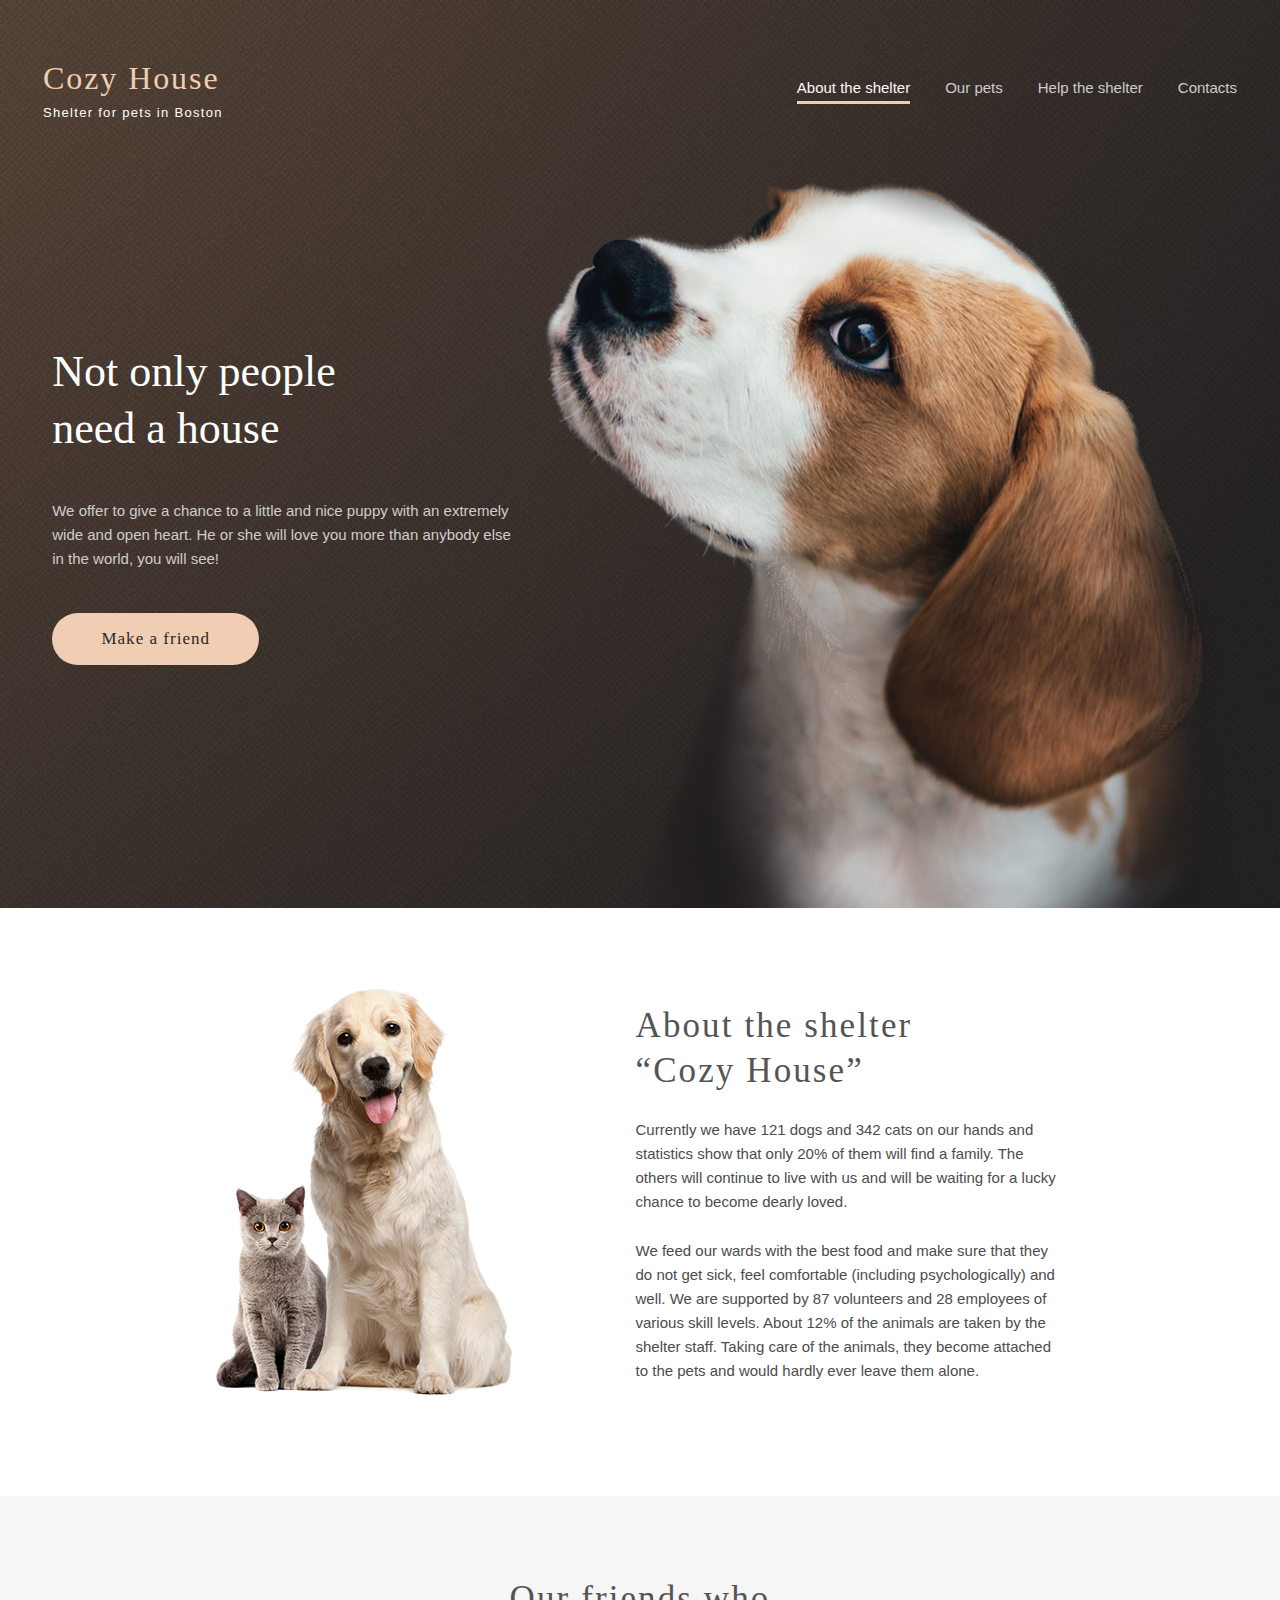
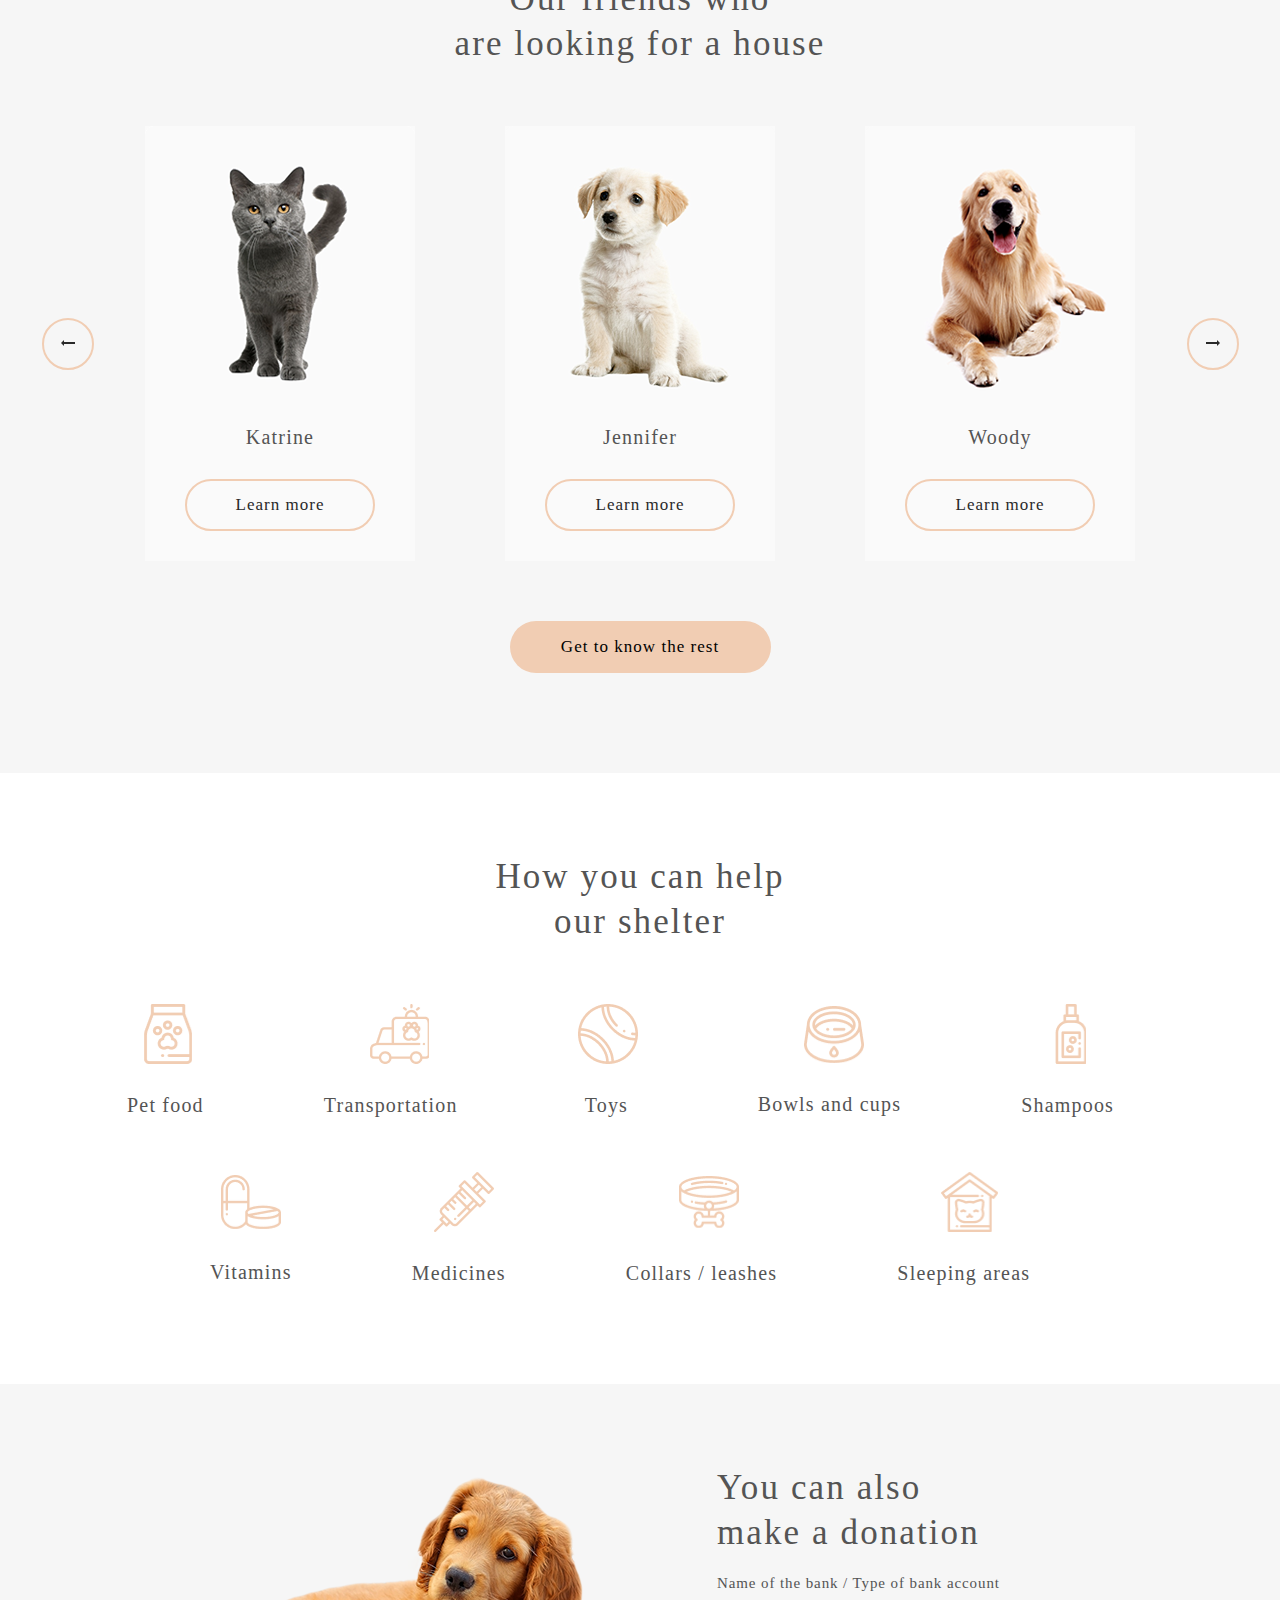
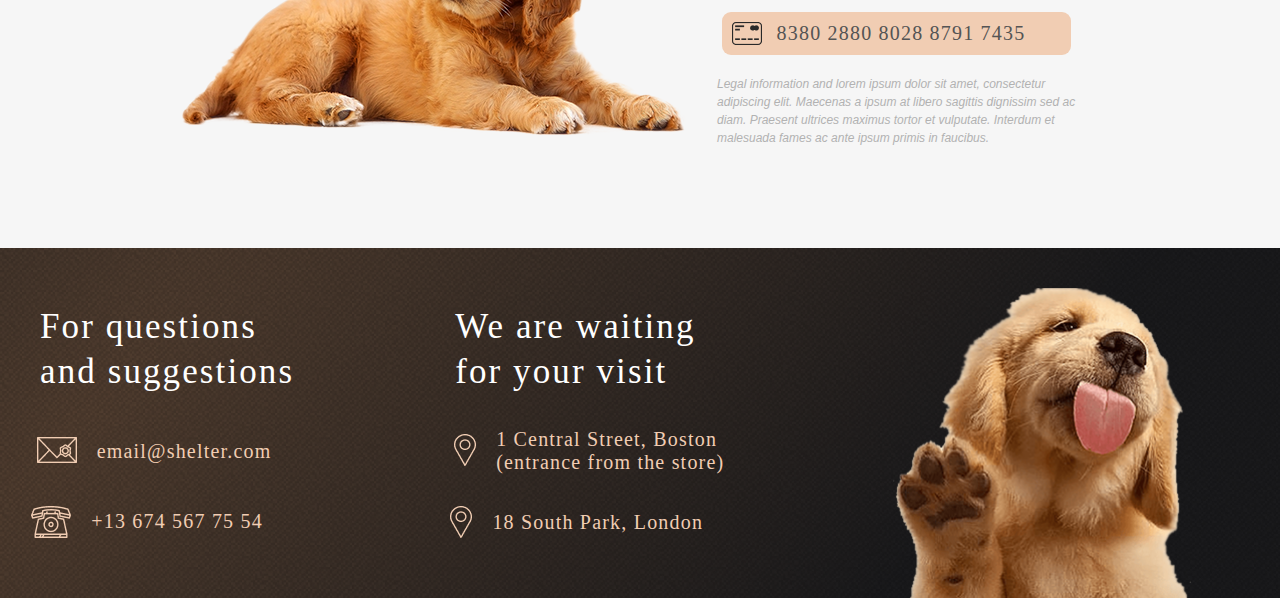
==== pages/main/index.html @ ce68f72e "asrfgbhjkSDY" ====
<!DOCTYPE html>
<html lang="en">
<head>
  <meta charset="UTF-8">
  <meta name="viewport" content="width=device-width, initial-scale=1.0">
  <link rel="stylesheet" href="style.css">
  <script src="script.js"></script>
  <title>shelter</title>
</head>
<body>
  <header>
    <div class="main-background">
      <div class="container-navigation">
        <div class="cozy-text">
          <h2>Cozy House</h2>
          <p>Shelter for pets in Boston</p>
        </div>
        <div class="navigation-panel">
          <ul>
            <li><span class="active-ref"><a href="#about-the-shelter">About the shelter</a></span></li>
            <li><a href="https://bartozzzz-pets.netlify.app/">Our pets</a></li>
            <li><a href="#help-section">Help the shelter</a></li>
            <li><a href="#footer-background">Contacts</a></li>
          </ul>
        </div>
      </div>
      <div class="container-text-dog">
        <div class="make-a-fiend-text">
          <h1>Not only people<br>
          need a house</h1>
          <p>We offer to give a chance to a little and nice puppy with an extremely<br>
          wide and open heart. He or she will love you more than anybody else<br>
          in the world, you will see!</p>
          <button>Make a friend</button>
        </div>
        <div class="main-dog-bg"></div>
      </div>
    </div>
  </header>
  <section class="about-the-shelter" id="about-the-shelter">
    <div class="second-container">
      <div class="about-pets"></div>
      <div class="about-the-shelter-text">
        <h3>About the shelter<br>
        “Cozy House”</h3>
        <p class="currently-text">Currently we have 121 dogs and 342 cats on our hands and<br>
        statistics show that only 20% of them will find a family. The<br>
        others will continue to live with us and will be waiting for a lucky<br>
        chance to become dearly loved.</p>
        <p>We feed our wards with the best food and make sure that they<br>
        do not get sick, feel comfortable (including psychologically) and<br>
        well. We are supported by 87 volunteers and 28 employees of<br>
        various skill levels. About 12% of the animals are taken by the<br>
        shelter staff. Taking care of the animals, they become attached<br>
        to the pets and would hardly ever leave them alone.</p>
      </div>
    </div>
  </section>
  <section class="our-friends" id="our-friends">
    <div class="friends">
      <h3>Our friends who<br>
      are looking for a house</h3>
    </div>
    <div class="pets-container">
      <div class="left-arr">
        <div class="left"></div>
      </div>
      <div class="katrine">
        <div class="photo1"></div>
        <div class="hover-block">
        <p>Katrine</p>
        <button>Learn more</button>
      </div>
      </div>
      <div class="jennifer">
        <div class="photo2"></div>
        <p>Jennifer</p>
        <button>Learn more</button>
      </div>
      <div class="woody">
        <div class="photo3"></div>
        <p>Woody</p>
        <button>Learn more</button>
      </div>
      <div class="right-arr">
        <div class="right"></div>
      </div>
    </div>
    <button class="rest">Get to know the rest</button>
  </section>
  <section class="help-section" id="help-section">
    <div class="how-help">
      <h3>How you can help<br>
      our shelter</h3>
    </div>
    <div class="first-row">
      <div class="Pet-food">
        <div class="item1"></div>
        <p>Pet food</p>
      </div>
      <div class="Transportation">
        <div class="item2"></div>
        <p>Transportation</p>
      </div>
      <div class="Toys">
        <div class="item3"></div>
          <p>Toys</p>
      </div>
      <div class="Bowls-and-cups">
        <div class="item4"></div>
        <p>Bowls and cups</p>
      </div>
      <div class="Shampoos">
        <div class="item5"></div>
        <p>Shampoos</p>
      </div>
    </div>
    <div class="second-row">
      <div class="Vitamins">
        <div class="item6"></div>
        <p>Vitamins</p>
      </div>
      <div class="Medicines">
        <div class="item7"></div>
        <p>Medicines</p>
      </div>
      <div class="Collars-or-leashes">
        <div class="item8"></div>
        <p>Collars / leashes</p>
      </div>
      <div class="Sleeping-areas">
        <div class="item9"></div>
        <p>Sleeping areas</p>
      </div>
    </div>
  </section>
  <section class="in-addition">
    <div class="in-addition-container">
    <div class="addiction-bg-dog"></div>
      <div class="credit-card-info">
        <h3>You can also<br>
          make a donation</h3>
          <p class="text-name-bank">Name of the bank / Type of bank account</p>
        <div class="credit-block">
          <div class="card-number">
            <div class="card"></div>
            <a href="" class="number">8380 2880 8028 8791 7435</a>
          </div>
        </div>
          <p class="text-after-number">Legal information and lorem ipsum dolor sit amet, consectetur<br>
          adipiscing elit. Maecenas a ipsum at libero sagittis dignissim sed ac<br>
          diam. Praesent ultrices maximus tortor et vulputate. Interdum et<br>
          malesuada fames ac ante ipsum primis in faucibus.</p>
      </div>
    </div>
  </section>
  <footer>
    <div class="footer-background" id="footer-background">
      <div class="footer-text">
        <div class="email-phone">
          <h3>For questions<br>
            and suggestions</h3>
            <div class="first-icon-container">
              <div class="phone-mail-bg">
                <div class="mail-icon"></div>
                <a href="https://mail.ru/" class="mail-icon-text">email@shelter.com</a>
              </div>
              <div class="phone-mail-bg">
                <div class="phone-icon"></div>
                <a href="tel:+13 674 567 75 54" class="phone-icon-text">+13 674 567 75 54</a>
              </div>
            </div>
        </div>
        <div class="position">
          <h3>We are waiting<br>
            for your visit</h3>
              <div class="second-icon-container">
                <div class="pin-icon-bg">
                  <div class="pin-icon1"></div>
                  <a href="https://www.google.ru/maps/place/%D0%A6%D0%B8%D1%80%D0%BA/@52.4341317,31.0073716,17z/data=!3m1!4b1!4m13!1m7!3m6!1s0x46d4699b50faf1a5:0x5ecca30fd2361396!2z0JPQvtC80LXQu9GM!3b1!8m2!3d52.4313388!4d30.99367!3m4!1s0x46d469aa9b2a45e5:0xc338badbffaee750!8m2!3d52.4341284!4d31.0095603" class="pin-icon-text1">1 Central Street, Boston<br>(entrance from the store)</a>
                </div>
                <div class="pin-icon-bg">
                  <div class="pin-icon2"></div>
                  <a href="https://www.google.ru/maps/place/%D0%92%D0%B5%D0%BB%D0%B8%D0%BA%D0%B0%D1%8F+%D0%9A%D0%B8%D1%82%D0%B0%D0%B9%D1%81%D0%BA%D0%B0%D1%8F+%D1%81%D1%82%D0%B5%D0%BD%D0%B0/@40.4319118,116.5681862,17z/data=!4m12!1m6!3m5!1s0x35f121d7687f2ccf:0xd040259b950522df!2z0JLQtdC70LjQutCw0Y8g0JrQuNGC0LDQudGB0LrQsNGPINGB0YLQtdC90LA!8m2!3d40.4319077!4d116.5703749!3m4!1s0x35f121d7687f2ccf:0xd040259b950522df!8m2!3d40.4319077!4d116.5703749" class="pin-icon-text2">18 South Park, London</a>
                </div>
              </div>
        </div>
      <div class="footer-bg-dog"></div>
    </div>
  </div>
  </footer>
</body>
</html>
---- pages/main/style.css ----
* {
  margin: 0 auto;
  padding: 0;
  font-family: Arial, Georgia;
}
.main-background {
  background-image: url(assets/start-screen-gradient-background.jpg);
  width: 1280px;
  height: 908px;
}
.container-navigation {
  display: flex;
  align-items: center;
}
.cozy-text h2 {
  font-family: Georgia;
  font-size: 32px;
  font-weight: normal;
  font-style: normal;
  letter-spacing: 0.06em;
  line-height: 35px;
  color: rgba(241, 205, 179, 1);
  padding: 61px 435px 0px 0px;
}
.cozy-text p {
  align-items: center;
  font-family: Arial;
  font-weight: normal;
  font-style: normal;
  line-height: 15px;
  font-size: 13px;
  letter-spacing: 0.1em;
  color: rgba(255, 255, 255, 1);
  padding-top: 9px;
  text-align: center;
  padding-right: 433px;
}
.navigation-panel ul{
  display: flex;
  list-style-type: none;
  padding: 55px 0px 0px 20px;
}
.navigation-panel a {
  font-family: Arial;
  text-decoration: none;
  font-size: 15px;
  font-weight: normal;
  line-height: 24px;
  color: rgba(205, 205, 205, 1);
  margin-left: 35px;
}
.navigation-panel span a{
  border-bottom: 3px solid rgba(241, 205, 179, 1);
  padding-bottom: 5px;
  color: rgba(250, 250, 250, 1);
  width: 114px;
}
.navigation-panel a:hover {
  color: rgba(250, 250, 250, 1);
}
.navigation-panel a:active {
  border-bottom: 3px solid rgba(241, 205, 179, 1);
  padding-bottom: 5px;
}
.container-text-dog {
  justify-content: center;
  display: flex;
  padding: 0px 40px 0px 40px;
}
.main-dog-bg {
  background-image: url(assets/start-screen-puppy.png);
  height: 728px;
  width: 698px;
  margin: 60px 0px 0px 2px;
}
.make-a-fiend-text {
  padding-top: 223px;
}
.make-a-fiend-text h1 {
  font-family: Georgia;
  font-weight: normal;
  font-style: normal;
  font-size: 44px;
  line-height: 57px;
  color: rgba(255, 255, 255, 1);
  padding-right: 192px;
}
.make-a-fiend-text p {
  font-family: Arial;
  font-weight: normal;
  font-style: normal;
  font-size: 15px;
  color: rgba(205, 205, 205, 1);
  line-height: 24px;
  padding-top: 42px;
}
.make-a-fiend-text button {
  width: 207px;
  height: 52px;
  border-radius: 100px;
  background-color: rgba(241, 205, 179, 1);
  font-family: Georgia;
  font-weight: normal;
  color: rgba(41, 41, 41, 1);
  font-size: 17px;
  line-height: 22px;
  letter-spacing: 0.06em;
  text-align: center;
  border: none;
  margin-top: 42px;
}
.make-a-fiend-text button:hover {
  cursor: pointer;
  background-color: rgba(253, 220, 196, 1);
}
.about-the-shelter {
  width: 1280px;
  height: 588px;
}
.second-container {
  display: flex;
  padding: 80px 215px 100px 205px;
}
.about-pets {
  background-image: url(assets/about-pets.png);
  height: 408px;
  width: 300px;
  margin-right: 60px;
}
.about-the-shelter-text {
  padding-top: 15px;
}
.about-the-shelter-text h3 {
  font-family: Georgia;
  font-style: normal;
  font-weight: normal;
  font-size: 35px;
  line-height: 45px;
  letter-spacing: 0.06em;
  color: rgba(84, 84, 84, 1);
  padding: 0px 0px 25px 52px;
}
.about-the-shelter-text p {
  font-family: Arial;
  font-weight: normal;
  font-size: 15px;
  line-height: 24px;
  color: rgba(76, 76, 76, 1);
  padding-left: 52px;
}
.currently-text {
  padding-bottom: 25px;
}
.our-friends {
  height: 877px;
  width: 1280px;
  background-color: rgba(246, 246, 246, 1);
}
.friends h3{
  text-align: center;
  font-family: Georgia;
  color: rgba(84, 84, 84, 1);
  font-style: normal;
  font-weight: normal;
  font-size: 35px;
  line-height: 45px;
  letter-spacing: 0.06em;
  padding-top: 80px;
}
.pets-container {
  width: 1280px;
  display: flex;
  padding: 60px 145px 60px 0px;
  align-items: center;
  justify-content: center;
}
.left-arr {
  height: 52px;
  width: 52px;
  background-color: rgba(246, 246, 246, 1);
  border: 2px solid #F1CDB3;
  box-sizing: border-box;
  border-radius: 100px;
  text-align: center;
  padding-top: 10px;
  font-size: 20px;
}
.left {
  background-image: url(assets/Arrow-left.png);
  height: 6px;
  width: 14px;
  margin-top: 10px;
}
.left-arr:hover {
  background-color: rgba(253, 220, 196, 1);
  cursor: pointer;
}
.right-arr {
  height: 52px;
  width: 52px;
  background-color: rgba(246, 246, 246, 1);
  border: 2px solid #F1CDB3;
  box-sizing: border-box;
  border-radius: 100px;
  text-align: center;
  padding-top: 10px;
  font-size: 20px;
}
.right {
  background-image: url(assets/Arrow-right.png);
  height: 6px;
  width: 14px;
  margin-top: 10px;
}
.right-arr:hover {
  background-color: rgba(253, 220, 196, 1);
  cursor: pointer;
}
.katrine {
  height: 435px;
  width: 270px;
  display: flex;
  flex-direction: column;
  align-items: flex-start;
  background-color: rgba(250, 250, 250, 1);
  margin: 0px 0px 0px 10px;  
}
.photo1 {
  background-image: url(assets/pets-katrine.png);
  height: 270px;
  width: 270px;
  justify-content: center;
}
.katrine p {
  font-family: Georgia;
  font-weight: normal;
  font-style: normal;
  color: rgba(84, 84, 84, 1);
  font-size: 20px;
  line-height: 23px;
  letter-spacing: 0.06em;
  text-align: center;
  padding-top: 30px;
}
.katrine button {
  width: 190px;
  height: 52px;
  border-radius: 100px;
  background-color: rgba(250, 250, 250, 1);
  font-family: Georgia;
  font-weight: normal;
  font-style: normal;
  color: rgba(41, 41, 41, 1);
  font-size: 17px;
  line-height: 22px;
  letter-spacing: 0.06em;
  text-align: center;
  border: 2px solid #F1CDB3;
  align-items: center;
  margin-top: 30px;
}
.hover-block:hover {
  padding: 0px 40px 30px 40px;
  margin-top: 0px;
  background-color: rgba(255, 255, 255, 1);
}
.katrine button:hover {
  background-color: rgba(255, 255, 255, 1);
  cursor: pointer;
}
.jennifer {
  height: 435px;
  width: 270px;
  display: flex;
  flex-direction: column;
  background-color: rgba(250, 250, 250, 1);
  margin: 0px 90px 0px 90px;
}
.jennifer:hover {
  background-color: rgba(255, 255, 255, 1);
}
.photo2 {
  background-image: url(assets/pets-jennifer.png);
  height: 270px;
  width: 270px;
  justify-content: center;
}
.jennifer p {
  font-family: Georgia;
  font-weight: normal;
  font-style: normal;
  color: rgba(84, 84, 84, 1);
  font-size: 20px;
  line-height: 23px;
  letter-spacing: 0.06em;
  text-align: center;
  padding-top: 30px;
}
.jennifer button {
  width: 190px;
  height: 52px;
  border-radius: 300px;
  background-color: rgba(250, 250, 250, 1);
  font-family: Georgia;
  font-weight: normal;
  font-style: normal;
  color: rgba(41, 41, 41, 1);
  font-size: 17px;
  line-height: 22px;
  letter-spacing: 0.06em;
  text-align: center;
  border: 2px solid #F1CDB3;
  align-items: center;
  margin-top: 30px;
}
.jennifer button:hover {
  background-color: rgba(255, 255, 255, 1);
  cursor: pointer;
}
.woody {
  height: 435px;
  width: 270px;
  display: flex;
  flex-direction: column;
  align-items: flex-start;
  background-color: rgba(250, 250, 250, 1);
  margin: 0px 10px 0px 0px;
}
.woody:hover {
  background-color: rgba(255, 255, 255, 1);
}
.photo3 {
  background-image: url(assets/pets-woody.png);
  height: 270px;
  width: 270px;
  justify-content: center;
}
.woody p {
  font-family: Georgia;
  font-weight: normal;
  font-style: normal;
  color: rgba(84, 84, 84, 1);
  font-size: 20px;
  line-height: 23px;
  letter-spacing: 0.06em;
  text-align: center;
  padding-top: 30px;
}
.woody button {
  width: 190px;
  height: 52px;
  border-radius: 100px;
  background-color: rgba(250, 250, 250, 1);
  font-family: Georgia;
  font-weight: normal;
  font-style: normal;
  color: rgba(41, 41, 41, 1);
  font-size: 17px;
  line-height: 22px;
  letter-spacing: 0.06em;
  text-align: center;
  border: 2px solid #F1CDB3;
  align-items: center;
  margin-top: 30px;
}
.woody button:hover {
  background-color: rgba(255, 255, 255, 1);
  cursor: pointer;
}
.rest {
  height: 52px;
  width: 261px;
  border-radius: 100px;
  border: none;
  background-color: rgba(241, 205, 179, 1);
  position: static;
  font-family: Georgia;
  font-style: normal;
  font-weight: normal;
  font-size: 17px;
  line-height: 22px;
  letter-spacing: 0.06em;
  text-align: center;
  display: flex;
  justify-content: center;
  align-items: center;
}
.rest:hover {
  background-color: rgba(246, 246, 246, 1);
  border: 2px solid #F1CDB3;
  cursor: pointer;
}
.help-section {
  height: 611px;
  width: 1280px;
  background-color: rgba(255, 255, 255, 1);
}
.how-help h3{
  font-family: Georgia;
  font-style: normal;
  font-weight: normal;
  font-size: 35px;
  line-height: 45px;
  align-items: center;
  letter-spacing: 0.06em;
  text-align: center;
  color: rgba(84, 84, 84, 1);
  padding-top: 81px;  
}
.first-row {
  display: inline-flex;
}
.item1 {
  background-image: url(assets/Vector.png);
  width: 47.86px;
  height: 60px;
  margin: 60px 0px 0px 144.07px;
}
.Pet-food p {
  padding: 30px 0px 0px 127px;
}
.item2 {
  background-image: url(assets/transportation.png);
  width: 59.95px;
  height: 60px;
  margin: 60px 0px 0px 164.98px;
}
.Transportation p {
  padding: 30px 0px 0px 120px;
}
.item3 {
  background-image: url(assets/toys.png);
  width: 60px;
  height: 60px;
  margin: 60px 0px 0px 120px;
}
.Toys p {
  padding: 30px 0px 0px 127px;
}
.item4 {
  background-image: url(assets/bowls-and-cups.png);
  width: 60px;
  height: 56.82px;
  margin: 62px 0px 0px 166px;
}
.Bowls-and-cups p {
  padding: 30px 0px 0px 120px;
}
.item5 {
  background-image: url(assets/shampoos.png);
  width: 31.3px;
  height: 60px;
  margin: 60px 0px 0px 153.55px;
}
.Shampoos p {
  padding: 30px 0px 0px 120px;
}
.first-row p {
  list-style-type: none;
  align-items: center;
  font-family: Georgia;
  font-weight: normal;
  font-style: normal;
  font-size: 20px;
  line-height: 23px;
  letter-spacing: 0.06em;
  color: rgba(84, 84, 84, 1);
}
.second-row {
  display: inline-flex;
  margin-left: 210px;
}
.item6 {
  background-image: url(assets/vitamins.png);
  width: 60px;
  height: 54.16px;
  margin-top: 58px;
}
.Vitamins p {
  padding-top: 32px;
}
.item7 {
  background-image: url(assets/medicines.png);
  width: 60px;
  height: 60px;
  margin: 55px 0px 0px 142px;
}
.Medicines p {
  padding: 30px 0px 0px 120px;
}
.item8 {
  background-image: url(assets/collars-or-leashes.png);
  width: 60px;
  height: 52.43px;
  margin: 59px 0px 0px 173px;
}
.Collars-or-leashes p {
  padding: 33.57px 0px 0px 120px;
}
.item9 {
  background-image: url(assets/sleeping-area.png);
  width: 56.29px;
  height: 60px;
  margin: 55px 0px 0px 164.14px;
}
.Sleeping-areas p {
  padding: 30px 0px 0px 120px;
}
.second-row p {
  list-style-type: none;
  align-items: center;
  font-family: Georgia;
  font-weight: normal;
  font-style: normal;
  font-size: 20px;
  line-height: 23px;
  letter-spacing: 0.06em;
  color: rgba(84, 84, 84, 1);
}
.in-addition {
  height: 464px;
  width: 1280px;
  background-color: rgba(246, 246, 246, 1);
}
.in-addition-container {
  display: inline-flex;
  margin-top: 81px;
}
.addiction-bg-dog {
  background-image: url(assets/donation-dog.png);
  height: 261px;
  width: 505px;
  margin: 11px 0px 0px 182px;
}
.credit-card-info {
  padding-left: 30px;
}
.credit-card-info h3 {
  font-family: Georgia;
  font-style: normal;
  font-weight: normal;
  font-size: 35px;
  line-height: 45px;
  letter-spacing: 0.06em;
  color: rgba(84, 84, 84, 1);
}
.text-name-bank {
  font-family: Georgia;
  font-style: normal;
  font-weight: normal;
  font-size: 15px;
  line-height: 17px;
  letter-spacing: 0.06em;
  color: rgba(84, 84, 84, 1);
  padding-top: 20px;
}
.credit-block {
  width: 349px;
  height: 43px;
  background-color: rgba(241, 205, 179, 1);
  border-radius: 9px;
  margin-top: 20px;
}
.card {
  background-image: url(assets/credit-card.png);
  height: 23px;
  width: 30px;
  margin: 10px 0px 0px 10px;
}
.card-number {
  display: inline-flex;
}
.card:hover {
  cursor: pointer;
}
.number {
  font-family: Georgia;
  font-style: normal;
  font-weight: normal;
  font-size: 20px;
  line-height: 23px;
  letter-spacing: 0.06em;
  color: rgba(84, 84, 84, 1);
  text-decoration: none;
  padding: 10px 0px 0px 15px;
}
.number:hover {
  cursor: pointer;
}
.text-after-number {
  font-family: Arial;
  font-style: italic;
  font-weight: normal;
  font-size: 12px;
  line-height: 18px;
  color: rgba(178, 178, 178, 1);
}
.text-after-number {
  padding-top: 20px;
}
.footer-background {
  background-image: url(assets/footer-gradient-background.png);
  height: 350px;
  width: 1280px;
}
.footer-text {
  display: inline-flex;
}
.footer-bg-dog {
  background-image: url(assets/footer-puppy.png);
  width: 300px;
  height: 310px;
  margin: 40px 0px 0px 168px;
}
.email-phone {
  padding-top: 56px;
}
.first-icon-container {
  display: flex;
  flex-direction: column;
}
.second-icon-container {
  display: flex;
  flex-direction: column;
}
.position {
  padding-top: 56px;
}
.email-phone h3 {
  font-family: Georgia;
  font-style: normal;
  font-weight: normal;
  font-size: 35px;
  line-height: 45px;
  letter-spacing: 0.06em;
  color: rgba(255, 255, 255, 1);
  padding-left: 40px;
}
.position h3 {
  font-family: Georgia;
  font-style: normal;
  font-weight: normal;
  font-size: 35px;
  line-height: 45px;
  letter-spacing: 0.06em;
  color: rgba(255, 255, 255, 1);
  padding-left: 161px;
}
.mail-icon-text {
  text-decoration: none;
  font-family: Georgia;
  font-style: normal;
  font-weight: normal;
  font-size: 20px;
  line-height: 23px;
  letter-spacing: 0.06em;
  color: rgba(241, 205, 179, 1);
  padding: 45px 0px 0px 20px;
}
.mail-icon {
  background-image: url(assets/mail.png);
  width: 40px;
  height: 26px;
  margin: 43px 0px 0px 14px;
}
.mail-icon:hover {
  cursor: pointer;
}
.mail-icon a:hover {
  cursor: pointer;
}
.phone-icon:hover {
  cursor: pointer;
}
.phone-icon a:hover {
  cursor: pointer;
}
.pin-icon1 a:hover {
  cursor: pointer;
}
.pin-icon1:hover {
  cursor: pointer;
}
.pin-icon2 a:hover {
  cursor: pointer;
}
.pin-icon2:hover {
  cursor: pointer;
}
.phone-icon-text {
  text-decoration: none;
  font-family: Georgia;
  font-style: normal;
  font-weight: normal;
  font-size: 20px;
  line-height: 23px;
  letter-spacing: 0.06em;
  color: rgba(241, 205, 179, 1);
  padding: 42px 0px 0px 20px;
}
.phone-icon {
  background-image: url(assets/phone.png);
  width: 40px;
  height: 32px;
  margin-top: 43px;
}
.phone-mail-bg {
  display: inline-flex;
  align-content: center;
  align-items: center;
}
.pin-icon-text1 {
  text-decoration: none;
  font-family: Georgia;
  font-style: normal;
  font-weight: normal;
  font-size: 20px;
  line-height: 23px;
  letter-spacing: 0.06em;
  color: rgba(241, 205, 179, 1);
  padding: 34px 0px 0px 20px;
}
.pin-icon1 {
  background-image: url(assets/pin.png);
  width: 22px;
  height: 32px;
  margin: 40px 0px 0px 160px;
}
.pin-icon-text2 {
  text-decoration: none;
  font-family: Georgia;
  font-style: normal;
  font-weight: normal;
  font-size: 20px;
  line-height: 23px;
  letter-spacing: 0.06em;
  color: rgba(241, 205, 179, 1);
  padding: 37px 0px 0px 20px;
}
.pin-icon2 {
  background-image: url(assets/pin.png);
  width: 22px;
  height: 32px;
  margin: 32px 0px 0px 135px;
}
.pin-icon-bg {
  display: flex;
}
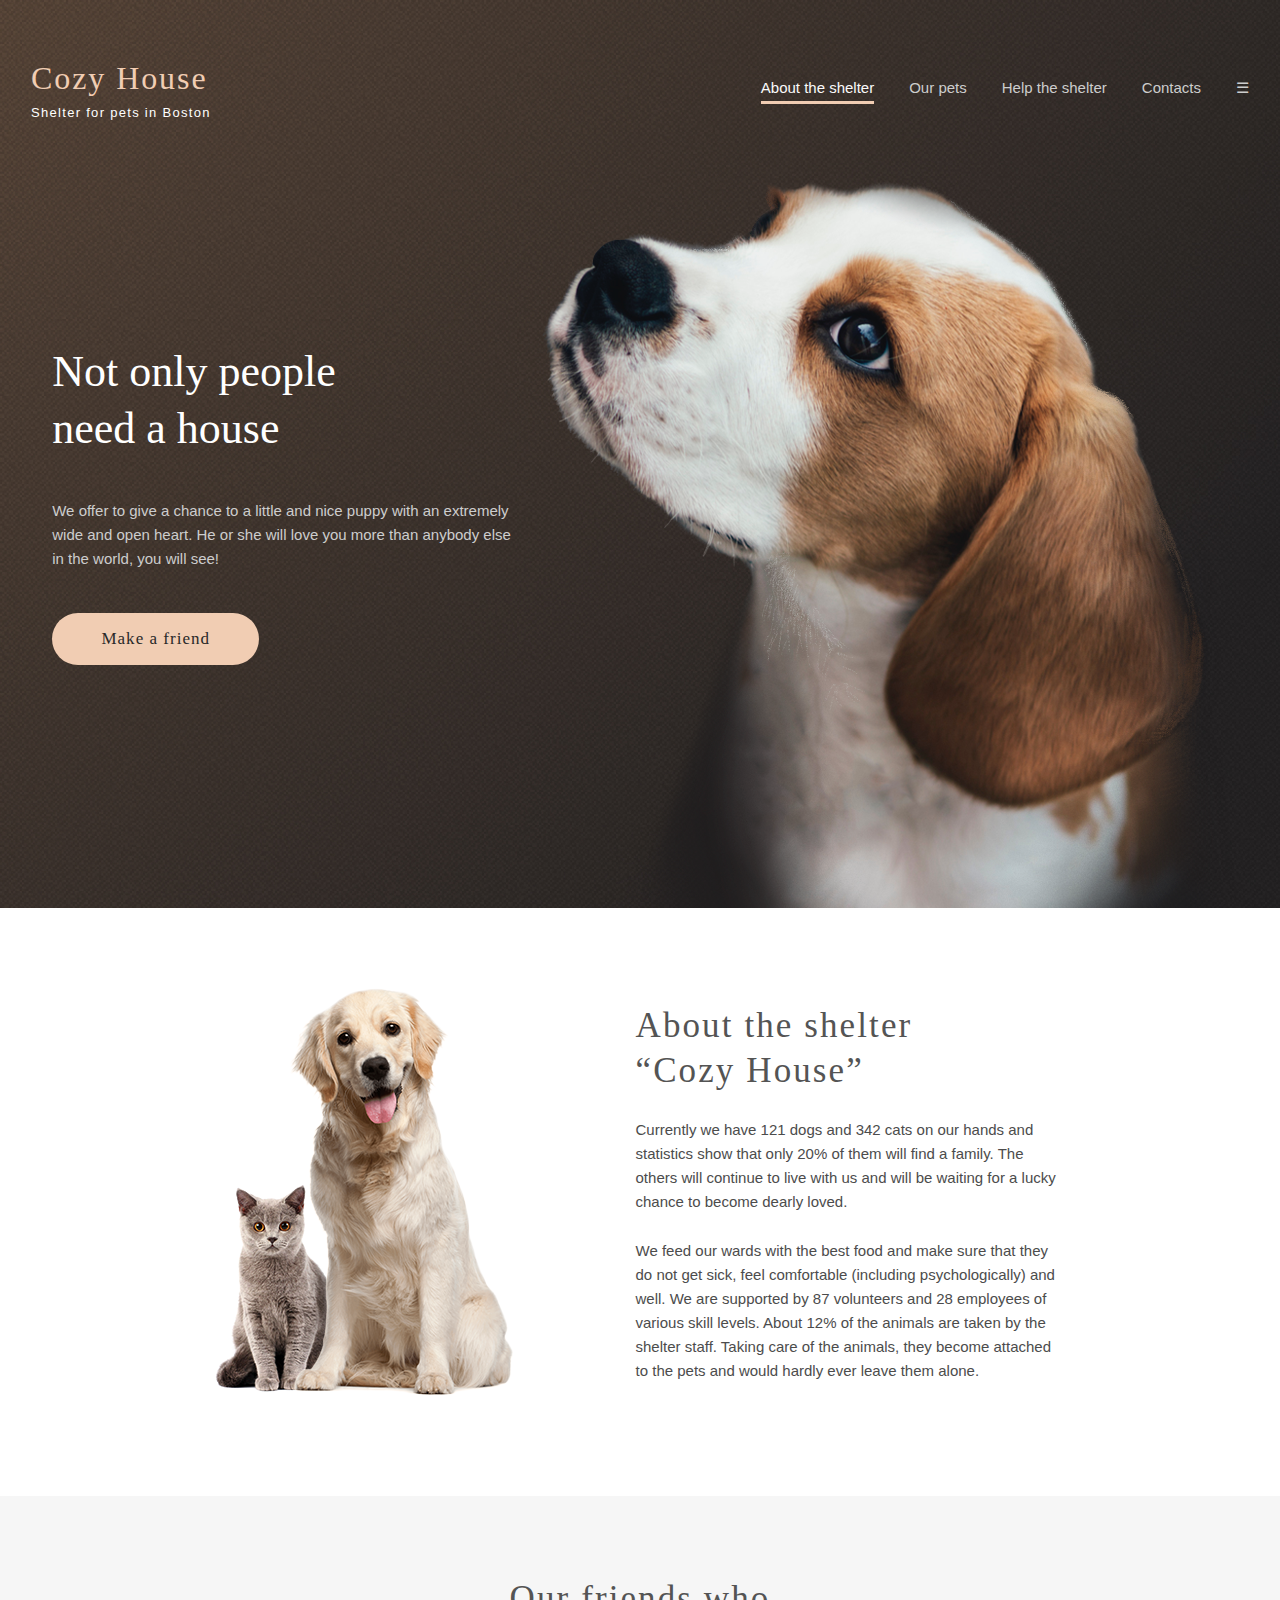
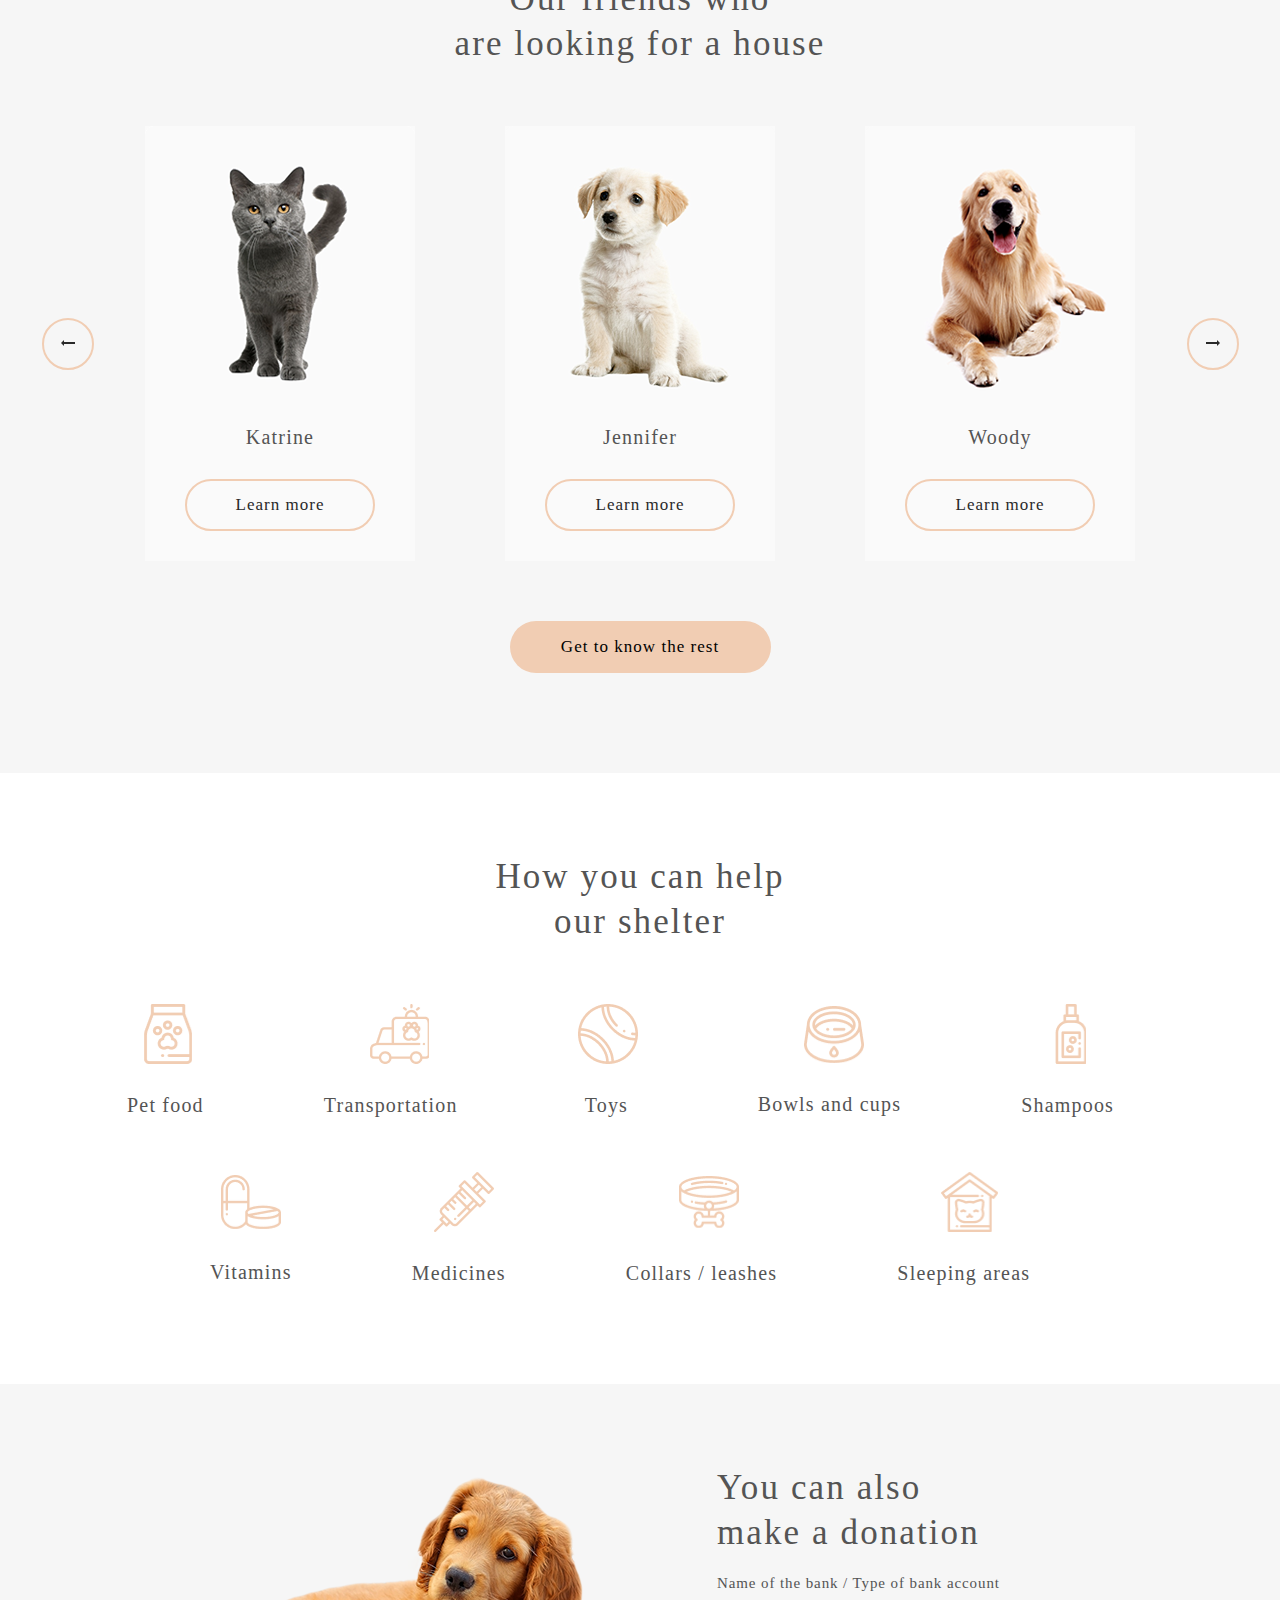
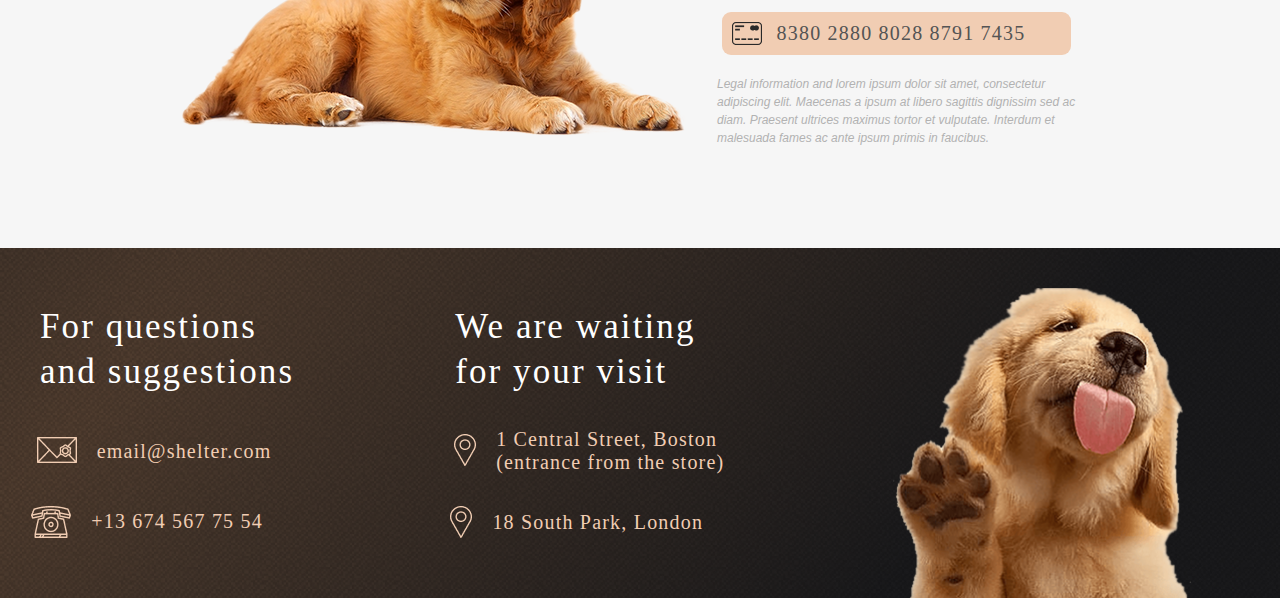
==== commit c287b594: "feat: add adaptive" ====
--- a/pages/main/index.html
+++ b/pages/main/index.html
@@ -15,12 +15,13 @@
           <h2>Cozy House</h2>
           <p>Shelter for pets in Boston</p>
         </div>
-        <div class="navigation-panel">
+        <div class="navigation-panel" id="navigation">
           <ul>
-            <li><span class="active-ref"><a href="#about-the-shelter">About the shelter</a></span></li>
-            <li><a href="https://bartozzzz-pets.netlify.app/">Our pets</a></li>
-            <li><a href="#help-section">Help the shelter</a></li>
-            <li><a href="#footer-background">Contacts</a></li>
+            <li><span class="active-ref hover-link"><a href="#about-the-shelter">About the shelter</a></span></li>
+            <li><a href="https://bartozzzz.github.io/shelter/pages/pets/" class="hover-link">Our pets</a></li>
+            <li><a href="#" class="disable-link">Help the shelter</a></li>
+            <li><a href="#" class="disable-link">Contacts</a></li>
+            <li><a href="#" id="menu" class="icon">&#9776;</a></li>
           </ul>
         </div>
       </div>
@@ -31,7 +32,9 @@
           <p>We offer to give a chance to a little and nice puppy with an extremely<br>
           wide and open heart. He or she will love you more than anybody else<br>
           in the world, you will see!</p>
-          <button>Make a friend</button>
+          <form action="https://bartozzzz.github.io/shelter/pages/pets/">
+            <button>Make a friend</button>
+          </form>
         </div>
         <div class="main-dog-bg"></div>
       </div>
@@ -86,7 +89,9 @@
         <div class="right"></div>
       </div>
     </div>
-    <button class="rest">Get to know the rest</button>
+    <form action="https://bartozzzz.github.io/shelter/pages/pets/">
+      <button class="rest">Get to know the rest</button>
+    </form>
   </section>
   <section class="help-section" id="help-section">
     <div class="how-help">
--- a/pages/main/style.css
+++ b/pages/main/style.css
@@ -2,6 +2,9 @@
   margin: 0 auto;
   padding: 0;
   font-family: Arial, Georgia;
+}
+button {
+  outline: none;
 }
 .main-background {
   background-image: url(assets/start-screen-gradient-background.jpg);
@@ -55,8 +58,11 @@
   color: rgba(250, 250, 250, 1);
   width: 114px;
 }
-.navigation-panel a:hover {
+.hover-link:hover {
   color: rgba(250, 250, 250, 1);
+}
+.disable-link {
+  cursor: default;
 }
 .navigation-panel a:active {
   border-bottom: 3px solid rgba(241, 205, 179, 1);
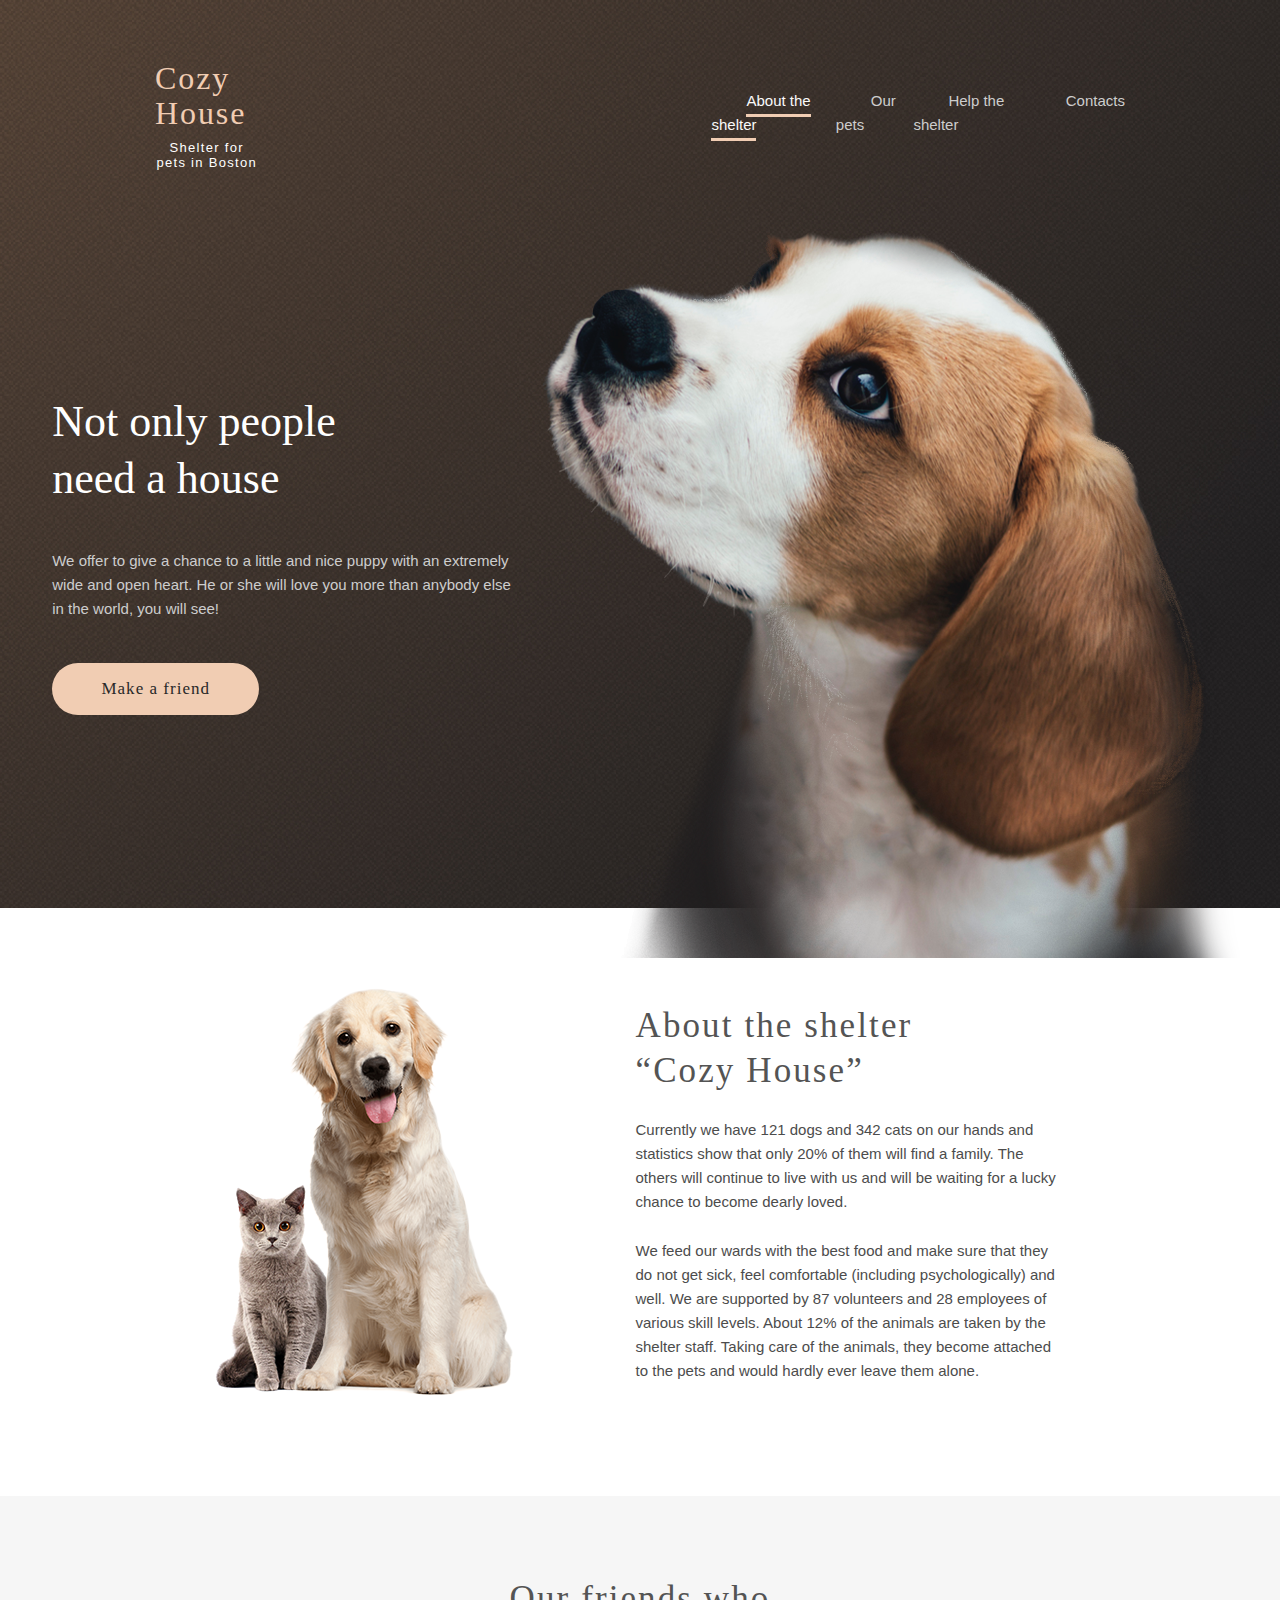
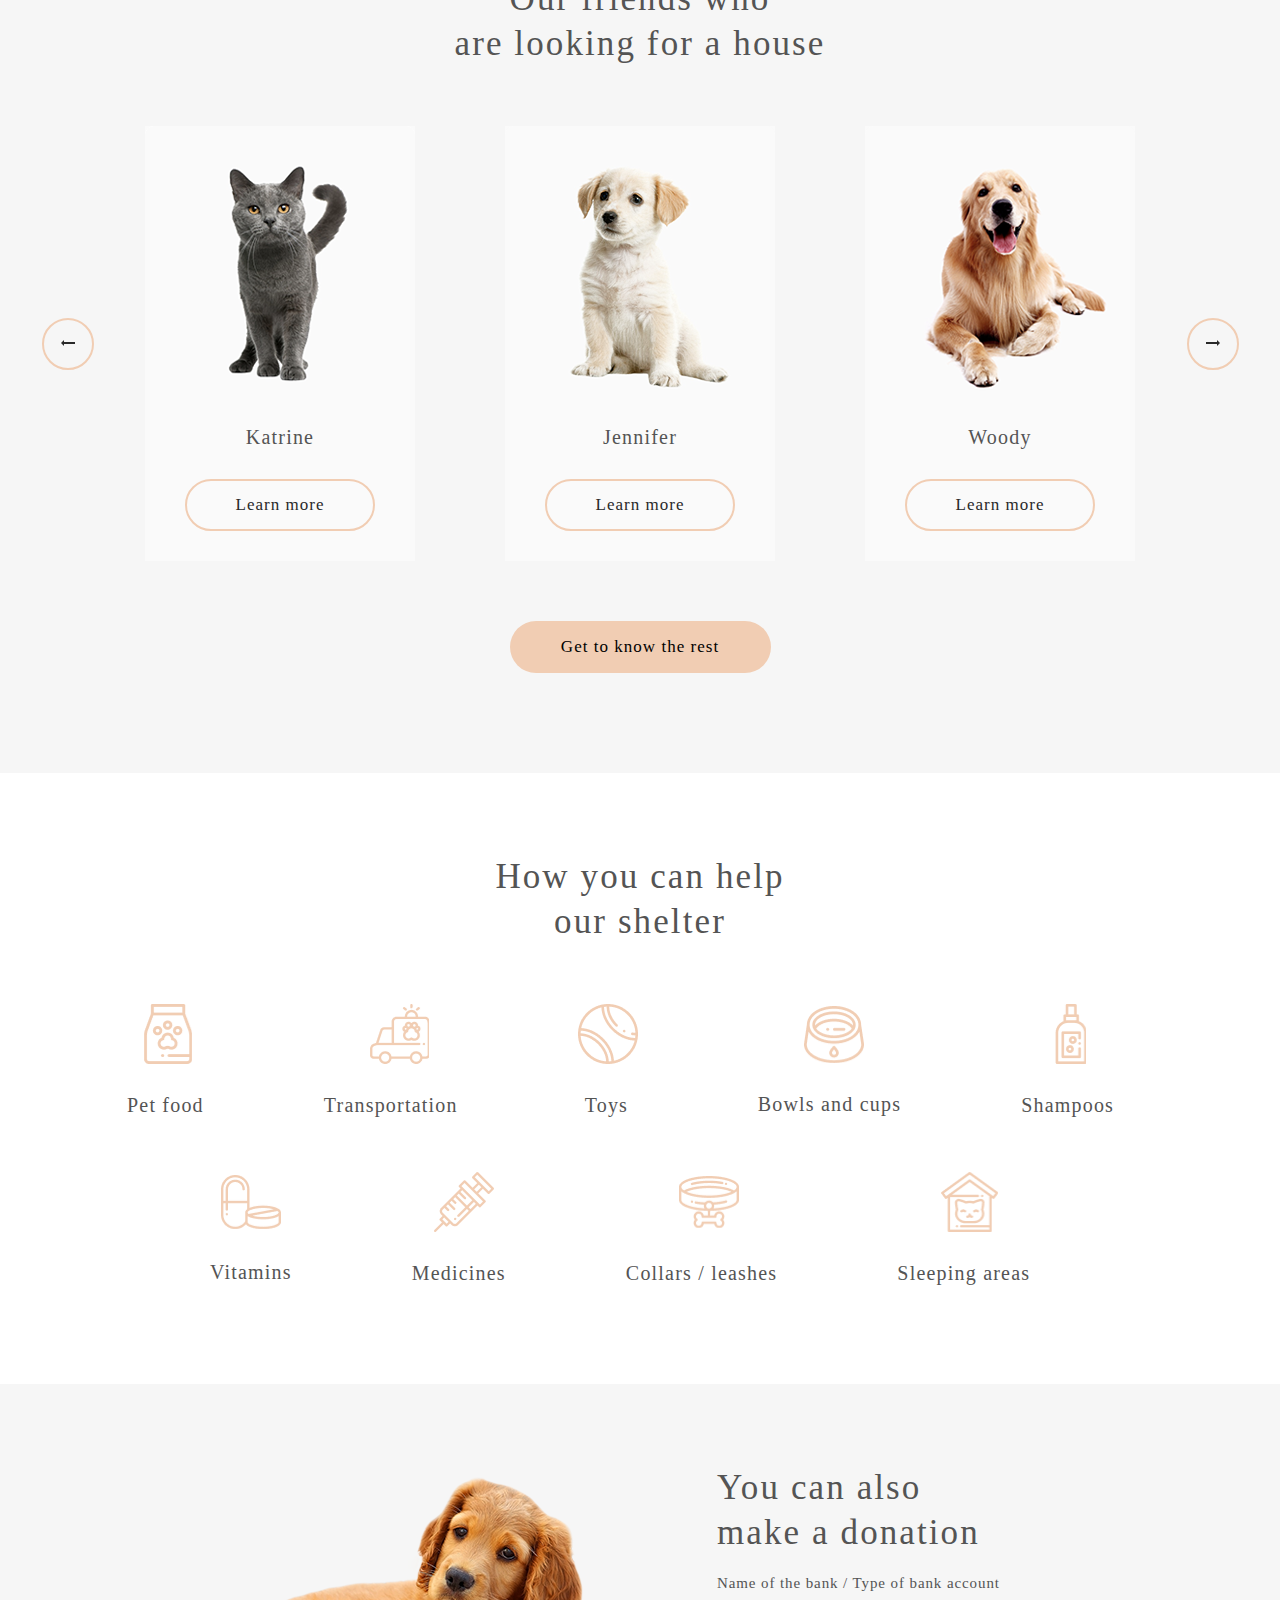
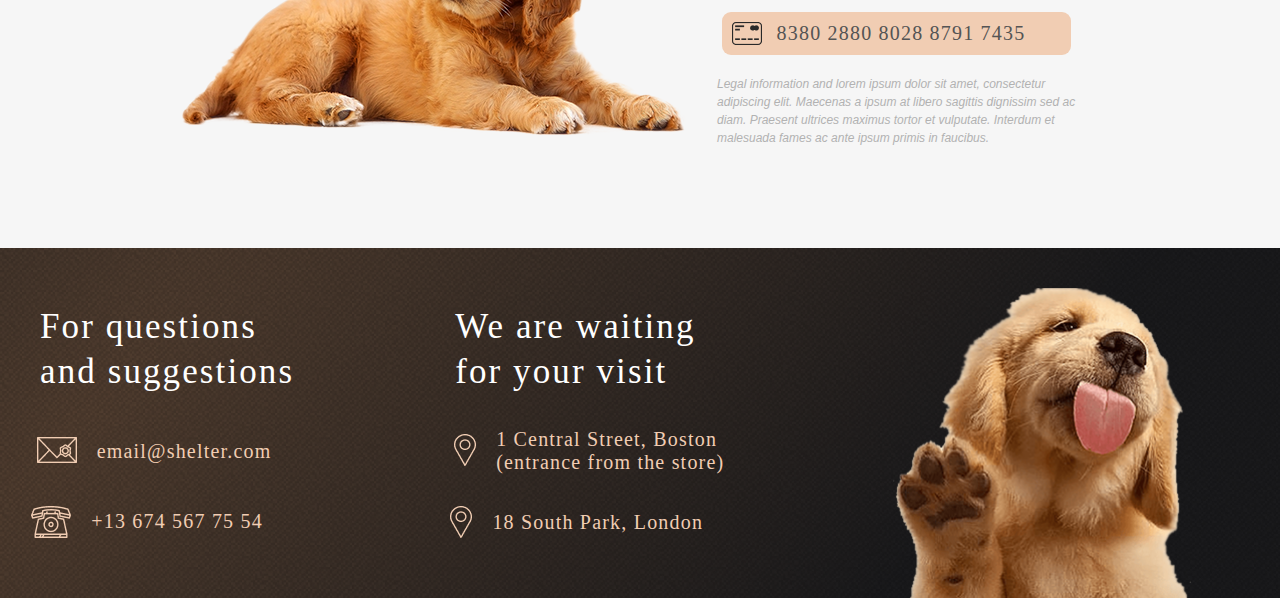
==== commit d160b737: "fix: add new screen parametres" ====
--- a/pages/main/index.html
+++ b/pages/main/index.html
@@ -15,13 +15,12 @@
           <h2>Cozy House</h2>
           <p>Shelter for pets in Boston</p>
         </div>
-        <div class="navigation-panel" id="navigation">
+        <div class="navigation-panel">
           <ul>
             <li><span class="active-ref hover-link"><a href="#about-the-shelter">About the shelter</a></span></li>
             <li><a href="https://bartozzzz.github.io/shelter/pages/pets/" class="hover-link">Our pets</a></li>
             <li><a href="#" class="disable-link">Help the shelter</a></li>
             <li><a href="#" class="disable-link">Contacts</a></li>
-            <li><a href="#" id="menu" class="icon">&#9776;</a></li>
           </ul>
         </div>
       </div>
--- a/pages/main/style.css
+++ b/pages/main/style.css
@@ -2,6 +2,21 @@
   margin: 0 auto;
   padding: 0;
   font-family: Arial, Georgia;
+}
+@media (max-width: 1280px) {
+  .container-navigation {
+    max-width: 970px;
+  }
+}
+@media (max-width: 992px) {
+  .container-navigation {
+    max-width: 750px;
+  }
+}
+@media (max-width: 767px) {
+  .container-navigation {
+    max-width: none;
+  }
 }
 button {
   outline: none;
